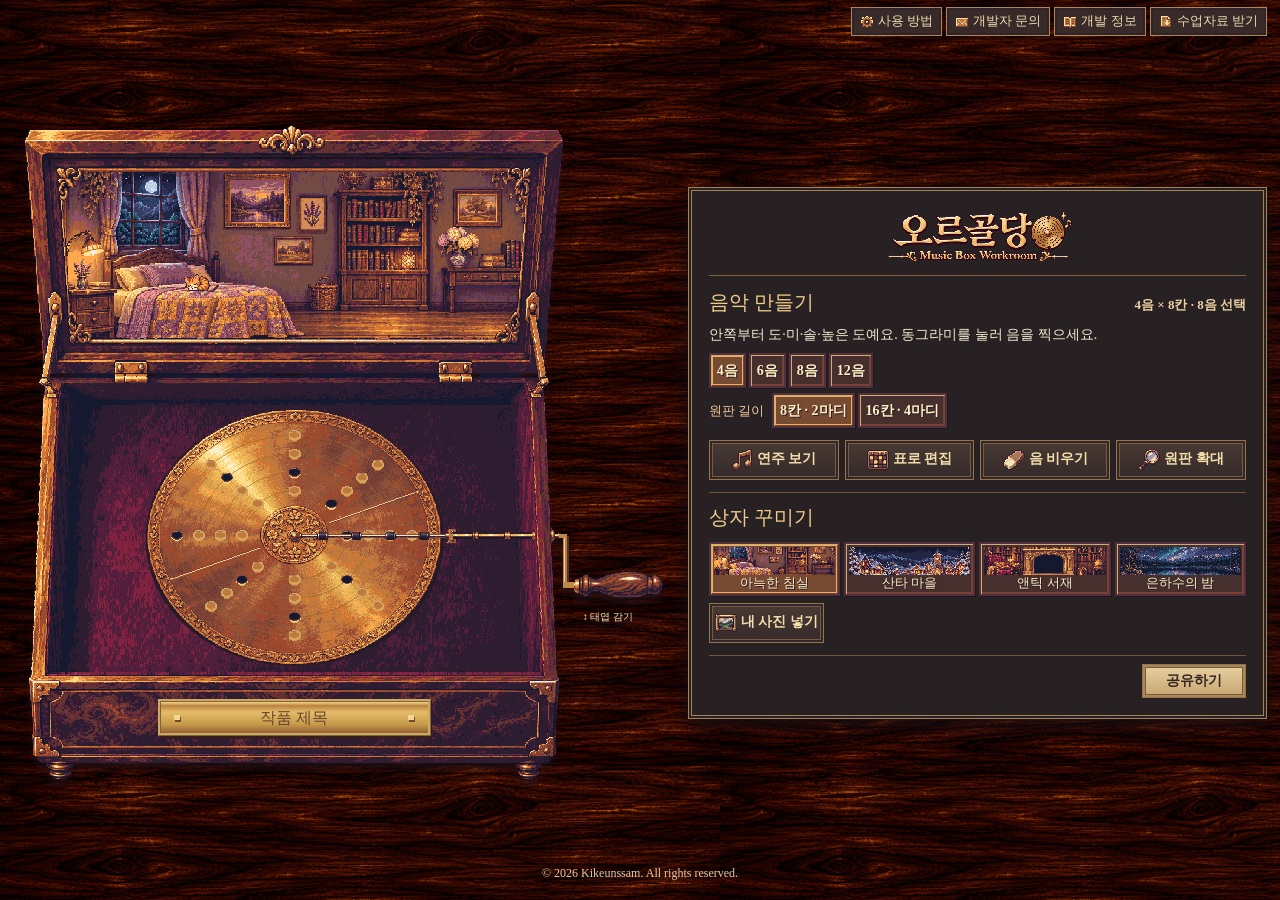
==== index.html @ 9f20c3ce "'연주 원리' 대신 '사용 방법' 팝업 (9쪽, 화면 캡처 설명) - 위 메뉴 첫 버튼을 '사용 방법'으로 바꾸고 별도 팝업으로 연다 (휴대폰에서도 보임) - 한눈에 보기, 음 찍" ====
<!doctype html>
<html lang="ko"><head><meta charset="utf-8"><meta name="viewport" content="width=device-width,initial-scale=1">
<title>오르골당 - Music Box Workroom</title><style>@font-face{font-family:gal;src:url([data-uri]) format('woff2');font-display:swap}
:root{color-scheme:dark;--ink:#211824;--gold:#e8bd79;--cream:#fff0cd;--line:#92633b}
*{box-sizing:border-box}
[hidden]{display:none!important}
body{margin:0;color:var(--cream);font:16px/1.5 gal,monospace;background:#14192f var(--night) repeat;background-size:64px;image-rendering:pixelated}
header,main{width:min(100% - 24px,1060px);margin:auto}
header{display:flex;justify-content:space-between;align-items:center;gap:8px;padding:11px 0;border-bottom:3px double #896341}
.brand,.files,.tools,.drawerTitle,.springGauge{display:flex;align-items:center;gap:10px}
h1,h2,p{margin:0}h1{font-size:clamp(22px,3.3vw,32px);font-weight:normal;color:#ffe0a2;text-shadow:2px 2px #69422e}
h2{font-size:18px;font-weight:normal}.brand small{font-size:14px;color:#d0b899}
button,select{color:var(--cream);font:inherit;font-size:14px;cursor:pointer;padding:5px 10px;border:6px solid transparent;border-image:var(--button) 8 fill / 6px / 0 stretch;background:#402932;text-shadow:1px 1px #251922;border-radius:0}
button:hover:enabled,summary:hover{color:#ffe098}
button:focus-visible,select:focus-visible,input:focus-visible,summary:focus-visible{outline:2px dashed #ffe39e;outline-offset:2px}
button:disabled{color:#b0a08d;cursor:default}
select option{background:#33232c;color:#ffe5b9}
main{padding-top:12px}.instrument{container-type:inline-size;position:relative;aspect-ratio:960 / 1077;width:min(100%,clamp(630px,calc((100svh - 100px) * .891),1060px));margin:auto;isolation:isolate}
#shell{position:absolute;inset:0;width:100%;height:100%;pointer-events:none;z-index:1}
#pictureOpening{position:absolute;left:4.8%;width:83%;top:6%;height:27.8%;overflow:hidden}
#globe{position:absolute;inset:0;height:100%;width:100%;max-width:none;image-rendering:pixelated;touch-action:pan-y}
.modeKeys,#editor,.winder,.apron{position:absolute;z-index:2}
.modeKeys{left:7.3%;width:22.5%;top:44.6%;height:34%;display:flex;flex-direction:column;justify-content:center;gap:clamp(4px,1.3cqw,15px);text-align:center}
.caption small{display:block;color:#dab58a;font-size:clamp(10px,1.3cqw,14px)}
.caption h2{font-size:clamp(13px,2.1cqw,23px);color:#ffe4a4}
.modeKeys button,.pull,#play{font-size:clamp(12px,1.85cqw,20px);padding:clamp(2px,.55cqw,6px) 1px}
.modeKeys button{box-shadow:1px 3px #211623;min-height:3.5cqw}
.modeKeys button.active,#props .active,#themes .active{outline:2px solid #eebd69;outline-offset:-4px;color:#ffdc91}
#editor{left:31.3%;top:42.6%;width:55%;aspect-ratio:420 / 343.4}
#plate{display:block;overflow:hidden;width:100%;height:100%;user-select:none}
#plate image,#handle{image-rendering:pixelated}
#plate circle,#plate path,#sectionView{shape-rendering:crispEdges}
#plate text{font-family:gal,monospace}
.hole{cursor:pointer}.hole:focus{outline:none}.hole:focus-visible circle{stroke:#fff1b1;stroke-width:2}
.winder{width:18.75%;aspect-ratio:180/164;left:81.25%;top:55.2%}
#wind{width:100%;height:100%;display:block;touch-action:none;user-select:none;-webkit-user-select:none;cursor:grab;background:none;border:0;padding:0;outline-offset:-6px}
#wind:active{cursor:grabbing}#handle{display:block;width:100%;height:100%;pointer-events:none}
.winder span{position:absolute;left:31%;top:101%;font-size:clamp(10px,1.4cqw,16px);color:#ffe7ae;text-shadow:1px 2px #261924;white-space:nowrap;pointer-events:none}
.apron{left:7.3%;width:78%;top:87.05%;height:6.75%;display:grid;grid-template-columns:1.35fr 1fr;align-items:center;gap:7%}
.transport,.pull{height:100%;min-width:0}
.transport{background:#30212a;border:3px double #a77b49;display:flex;align-items:center;justify-content:space-evenly;gap:5px;padding:3px;box-shadow:1px 2px #201621}
.springGauge{gap:4px;flex-wrap:wrap;justify-content:center;max-width:36%}
.springGauge meter{display:block;width:min(78px,8cqw);height:12px;appearance:none;border:1px solid #a57b46;background:#221824}
.springGauge meter::-webkit-meter-bar{background:#221824;border:0;border-radius:0}
.springGauge meter::-webkit-meter-optimum-value{background:repeating-linear-gradient(90deg,#ebb965 0 5px,#65462d 5px 7px)}
.springGauge meter::-moz-meter-bar{background:#ebb965}
.springGauge output{font-size:clamp(10px,1.4cqw,15px);font-variant-numeric:tabular-nums}
.pull{color:#ffe0a0}
#drawer{width:88%;margin:-.4% 0 0 2%;padding:clamp(12px,2.4vw,25px);background:#30202a;border:9px solid transparent;border-image:var(--panel) 10 fill / 9px / 0 stretch}
.drawerTitle{justify-content:space-between;flex-wrap:wrap}#count,#selection,#lastNotes{font-size:13px;color:#ecd29f}
#drawer p{font-size:14px;line-height:1.65;margin:8px 0 12px}.tools,#harmony{display:flex;flex-wrap:wrap;gap:8px;align-items:center}input{accent-color:#ce964c}
#harmony:not(:empty),#table{margin-top:12px}#table{max-height:350px;overflow:auto}#table table{border-spacing:3px}#table th{font-size:12px}#table button{width:34px;min-height:32px;padding:0}#table .on{color:#fff0bf;outline:2px solid #d8a756;outline-offset:-4px}
details{margin-top:15px;border-top:1px solid #88613e;padding-top:9px}summary{cursor:pointer;color:#efcf96}.cutaway{display:flex;align-items:center;flex-wrap:wrap;gap:12px}.cutaway>div{flex:1;min-width:170px}#sectionView{width:min(210px,100%);background:#241b26}#sectionView text{fill:#ffe0aa;font:9px gal,monospace}
#themes,#props{display:grid;gap:8px;margin:10px 0}#themes{grid-template-columns:repeat(4,1fr)}#props{grid-template-columns:repeat(6,1fr)}#themes button,#props button{min-width:0;padding:3px;font-size:13px}#themes img{width:100%;aspect-ratio:4/1;object-fit:cover;display:block}#themes strong{font-weight:normal}#themes small{display:none}#props img{width:100%;height:46px;object-fit:contain;display:block}
footer{padding:7px 1% 15px;font-size:13px;color:#dcc6a6;text-align:center}
@media(max-width:620px){main,header{width:calc(100% - 12px)}main{padding-top:6px}.brand{gap:2px;align-items:flex-start;flex-direction:column}.brand small{font-size:10px}.files{gap:4px}.files button{font-size:12px;padding:3px 6px}.modeKeys{left:5.8%;width:23%;gap:4px}.caption small{display:none}.modeKeys button{padding:1px 0}.apron{gap:4%}.transport{gap:1px}.springGauge{flex-direction:column;gap:0}.springGauge meter{height:7px}#drawer{width:96%;margin-left:2%}#themes{grid-template-columns:repeat(2,1fr)}#props{grid-template-columns:repeat(3,1fr)}footer{font-size:12px}}
@media(max-width:400px){.modeKeys button,#play,.pull{font-size:11px;border-width:4px}.modeKeys{gap:2px}.caption h2{font-size:12px}.winder span{font-size:9px}.transport{border-width:1px}}

#zoom{align-self:center;font-size:clamp(10px,1.35cqw,15px);padding:2px 7px}
#magnifier{width:min(96vw,104svh,900px);padding:clamp(8px,1.5vw,18px);border:6px double #b78b56;color:#ffe1a5;background:#30202a;max-height:98svh}
#magnifier::backdrop{background:#141421db}
.zoomBar{display:flex;justify-content:space-between;align-items:center;margin-bottom:7px}
#zoomSlot #editor{position:static;width:100%;height:auto;aspect-ratio:420 / 343.4}
.instrument #editor{left:19.8%}
.winder{left:72%;top:54.9%;width:14.5%}
.winder span{left:0;width:100%;top:87%;text-align:center}
.apron{display:flex;justify-content:center;gap:0;left:6%;width:80.5%}
.pull{width:clamp(95px,19cqw,210px);height:72%;align-self:center}
#drawer{width:min(95%,850px);margin:0 auto}
#drawer .modeKeys{position:static;width:auto;height:auto;display:flex;flex-flow:row wrap;justify-content:flex-start;align-items:center;gap:8px;text-align:left;margin-bottom:12px}
#drawer .modeKeys button{font-size:14px;padding:4px 8px}
#drawer .caption{margin-right:auto}
#drawer .transport{justify-content:flex-start;height:auto;padding:6px 10px;gap:12px}
#drawer #play{font-size:14px}
#drawer .springGauge{max-width:none;flex-direction:row}
.drawerFiles{margin:10px 0;justify-content:flex-end}

/* Native deck coordinates: spindle y=674.5, inner cheek x=840, exit x=866. */
.instrument{width:min(91%,clamp(630px,calc((100svh - 100px) * .891),1060px));left:-4%}
.winder{left:72.916667%;top:57.98%;width:36.458333%;aspect-ratio:350/100;pointer-events:none}
#wind{position:absolute;left:47%;top:0;width:53%;height:100%;min-height:44px;pointer-events:auto;cursor:ns-resize}
.winder span{left:51%;top:83%;width:46%}
body{background:#382127 var(--desk-texture) repeat;background-size:720px auto}
main,header{max-width:1500px}header{background:#201727;padding-inline:12px}
.bench{display:grid;grid-template-columns:minmax(175px,1fr) minmax(0,3.9fr) minmax(155px,.9fr);align-items:center;gap:12px}
.boxSpace{min-width:0}.side{background:#30202a;border:8px solid transparent;border-image:var(--panel) 10 fill / 8px / 0 stretch;padding:12px;font-size:14px;min-width:0}
.side h2{color:#f2c983}.side .drawerTitle,.side .transport,.side .cutaway{display:grid;height:auto;text-align:left}.side .transport{border:0;background:none}.side .tools{gap:5px}.side button,.side select{max-width:100%;font-size:14px}.side .springGauge{max-width:none;margin:10px 0}.side .cutaway>div{min-width:0}.side #zoom{margin-top:8px;font-size:14px}.side #rules{margin:8px 0}.side .drawerTitle{gap:4px}
.nameplate{position:relative;width:58%;height:84%;display:grid;align-items:center;padding:0 8%;background:linear-gradient(#f8d689,#b98340 12%,#e5bb69 32%,#c79a4c 72%,#946233);border:3px ridge #cfa963;box-shadow:1px 3px #381d20}
.nameplate:before,.nameplate:after{content:"";position:absolute;top:40%;width:1cqw;height:1cqw;background:#f4d591;box-shadow:1px 2px #714829}.nameplate:before{left:5%}.nameplate:after{right:5%}
.nameplate input{width:100%;text-align:center;border:0;background:transparent;color:#452729;font:clamp(12px,2.7cqw,24px) gal,monospace}.nameplate input::placeholder{color:#67462f}
.winder{aspect-ratio:350/256;top:50.74%}.winder span{top:97%}#wind{left:51%;width:49%;height:100%}
#table:not([hidden]){background:#30202a;padding:8px}.instrument{filter:drop-shadow(0 6px 3px #21141a99)}
@media(max-width:820px){.bench{grid-template-columns:1fr 1fr;gap:8px}.boxSpace{grid-row:1;grid-column:1/-1}.side{align-self:start;padding:7px}.side .tools{display:grid}.side #harmony select{width:100%}}
@media(min-width:620px){main,header{width:min(calc(100% - 20px),1450px)}.bench{grid-template-columns:minmax(115px,1.05fr) minmax(0,3.9fr) minmax(112px,1fr)}.boxSpace{grid-row:1;grid-column:2}.side.left{grid-row:1;grid-column:1}.side.right{grid-row:1;grid-column:3}.side{align-self:center}.side .cutaway{grid-template-columns:minmax(0,1fr)}}

:root{--reading:'Apple SD Gothic Neo','Malgun Gothic','Noto Sans CJK KR',sans-serif;--letter:'Songti SC','Batang','AppleMyungjo','Nanum Myeongjo',serif}
body,button,input,select,label,summary,#sectionView text,.nameplate input{font-family:var(--reading)}
body{margin:0}h1,h2,h3,.nameplate input{font-family:'AppleMyungjo','Batang','Noto Serif CJK KR',serif}
main{width:min(98%,1540px);max-width:none;margin:auto;padding:0}.workspace{display:grid;grid-template-columns:minmax(0,1.12fr) minmax(0,1fr);align-items:center;gap:clamp(12px,2vw,34px);min-height:calc(100svh - 32px)}
.boxSpace{grid-area:auto}.instrument{width:min(90%,calc((100svh - 52px)*.89));margin:auto;left:-3.3%}
.folio{background:#261d22;color:#f5e8ce;border:4px double #a87c49;box-shadow:0 5px 18px #190f13;padding:clamp(10px,1.35vw,22px);display:grid;gap:12px;max-height:calc(100svh - 42px);overflow:auto;min-width:0}
.folio header{background:none;width:auto;padding:0 0 8px;gap:6px;flex-wrap:wrap;border-bottom:1px solid #82603d}.wordmark{width:clamp(135px,15vw,235px);height:auto;max-height:80px;object-fit:contain;display:block}.folio h1{margin:0}.drawerFiles{margin:0}
.side.left,#drawer,.transport{width:auto;margin:0;border:0;border-image:none;background:none;padding:0;box-shadow:none}.side.left{display:block}.side h2,#decor h2,.zoomBar h2{font-size:20px;color:#efcc89}.side .drawerTitle{display:flex;align-items:baseline}.side .tools,#harmony{display:flex;flex-wrap:wrap}
.folio button,.folio select,.folio #zoom,.folio #play{border:1px solid #896b49;border-image:none;background:#423131;font:500 14px/1.3 var(--reading);padding:6px 9px;color:#f8ebd3;text-shadow:none}.folio button:hover,.folio select:hover{background:#534039}.folio button:disabled{opacity:.55}
#drawer{display:flow-root;position:relative;border-top:1px solid #74543a;padding-top:9px}#drawer>label{float:right;font-size:14px}#decor h2{margin-bottom:10px}#themes{clear:both}#props button img{height:32px}#themes,#props{gap:4px;margin:7px 0}.folio #themes button,.folio #props button{padding:3px;font-size:13px}.folio #themes img{max-height:28px}.folio p{font-size:14px;line-height:1.45}#drawer p{margin:6px 0}.playrow{border-top:1px solid #74543a;padding-top:9px;display:flex;align-items:center;flex-wrap:wrap;gap:8px}.playrow .transport{display:flex;align-items:center;gap:8px}.springGauge{flex-wrap:nowrap;max-width:none}.playrow details{margin:0;padding:0;border:0;font-size:13px}.playrow details[open]{width:100%}
footer{margin:0;padding:3px 4px 5px;line-height:1.3}#gridDialog{max-width:95vw;width:max-content;color:#f8e7c6;background:#2d2326;border:3px double #c49b64}#gridDialog #table{max-height:72svh}
@media(min-width:761px) and (max-height:790px){.folio{gap:6px;padding:10px 13px}.wordmark{max-height:62px}#props button img{height:26px}.folio .drawerTitle{margin:0}.folio #rules{margin:3px 0}.folio button,.folio select{padding:4px 7px}.folio #themes img{max-height:20px}}
@media(max-width:760px){.workspace{grid-template-columns:1fr;gap:10px}.instrument{width:min(89%,440px);left:-4%}.folio{max-height:none}.folio header{flex-wrap:nowrap}#themes{grid-template-columns:repeat(4,1fr)}#props{grid-template-columns:repeat(3,1fr)}}
.folio>.side.left{grid-area:auto}.folio{grid-template-columns:minmax(0,1fr)}.folio #decor .tools{gap:4px}.folio #selection{margin-right:auto}.folio header h1{line-height:1}
/* Brass measure rails, with coloured enamel set into selected notes. */
#gridDialog #table{padding:6px;max-width:calc(95vw - 36px)}
#table table{border-spacing:0;background:#382831;border:1px solid #896b49}
#table th,#table td{padding:1px}
#table thead th{background:#3c2b29;color:#edc99a;font-variant-numeric:tabular-nums}
#table .bar{padding:5px 0;border-left:3px double #d4aa73;border-bottom:1px solid #896b49;letter-spacing:.04em}
#table .bar:nth-child(odd){background:#503830}
#table .downbeat{border-left:3px double #bd935e}
#table .pitch,#table .corner{position:sticky;left:0;z-index:1;background:#302329;white-space:nowrap;text-align:left;padding:0 8px;color:#f6e8d1}
#table .pitch i{display:inline-block;width:8px;height:8px;margin-right:5px;background:var(--enamel);border:1px solid #d4aa73}
#table td button{display:block;width:clamp(27px,3.4vw,36px);min-height:30px;border:1px solid #785942;border-image:none;background:#46332e;color:#b7956e;box-shadow:inset 0 1px #624838;text-shadow:none}
#table td button[aria-pressed=true]{background:var(--enamel);color:#302329;border-color:#edc99a;box-shadow:inset 0 -2px #0003}
#table td button:hover,#table td button:focus-visible{outline:2px solid #fff0be;outline-offset:-3px}
:root{--arrow:url([data-uri]) 0 0,auto;--hand:url([data-uri]) 6 2,pointer;--wind:url([data-uri]) 7 10,ns-resize;--caret:url([data-uri]) 4 8,text}
:root{--reading:"AppleMyungjo","Apple Myungjo","NanumMyeongjo","Noto Serif CJK KR","Batang","바탕",serif}
html,body,body *,body svg text{font-family:var(--reading);cursor:var(--arrow)}
body button,body summary,#gridDialog button,:is(#pitchCount,#discLength) label,:is(#pitchCount,#discLength) label *,body .hole,body .hole *,button *,summary *{cursor:var(--hand)}
body #wind,body #wind:active{cursor:var(--wind)}
body .nameplate input{cursor:var(--caret)}
.folio button:not([hidden]),.zoomBar button,:is(#pitchCount,#discLength) span,#deskMenu summary{border:2px solid #51303b;border-radius:0;color:#fff0be;background:#46302d;box-shadow:inset 1px 1px #d4aa73,inset -2px -2px #794035,1px 1px #211623;text-shadow:1px 1px #2e1c30}
.folio button:hover,.zoomBar button:hover,#deskMenu summary:hover,:is(#pitchCount,#discLength) label:hover span{background:#5c3b30}
:is(#pitchCount,#discLength){display:inline-flex;gap:3px;border:0;padding:0;margin:0;align-items:center}
:is(#pitchCount,#discLength) legend{position:absolute;clip-path:inset(50%);width:1px;height:1px;overflow:hidden}
:is(#pitchCount,#discLength) label{position:relative;display:block}
:is(#pitchCount,#discLength) input{position:absolute;opacity:0;inset:0;margin:0;width:100%;height:100%}
:is(#pitchCount,#discLength) span{display:block;min-width:30px;padding:5px 6px;text-align:center;font-weight:600}
:is(#pitchCount,#discLength) input:checked+span,.folio button[aria-pressed=true]{color:#fff0be;background:#774a32;outline:1px solid #eab456;outline-offset:-4px}
:is(#pitchCount,#discLength) input:focus-visible+span,button:focus-visible,summary:focus-visible{outline:2px solid #ffe09a;outline-offset:2px}
#deskMenu{position:relative;margin:0 0 5px;float:right;z-index:3}
#deskMenu summary{list-style:none;padding:3px 9px;font-size:14px}
#deskMenu summary::-webkit-details-marker{display:none}
#deskMenu summary:after{content:"";display:inline-block;margin:0 2px 2px 8px;width:2px;height:2px;background:#eab456;box-shadow:-2px -2px #eab456,2px -2px #eab456,-4px -4px #eab456,4px -4px #eab456}
#deskMenu div{position:absolute;right:0;min-width:100%;padding:3px;background:#302329;border:2px solid #a47b57}
#deskMenu button{display:block;width:100%;white-space:nowrap;text-align:left;margin:2px 0}
body #globe{cursor:var(--arrow);touch-action:pan-y}
body ::-webkit-scrollbar{width:12px;height:12px}
body ::-webkit-scrollbar-track,body ::-webkit-scrollbar-corner{background:#302329}
body ::-webkit-scrollbar-thumb{border:2px solid #302329;background:#a47b57;box-shadow:inset 1px 1px #edc99a,inset -1px -1px #68432d}
html::-webkit-scrollbar{width:12px;background:#302329}
html::-webkit-scrollbar-thumb{border:2px solid #302329;background:#a47b57}
@supports not selector(::-webkit-scrollbar){*{scrollbar-color:#a47b57 #302329}}
.folio :is(button,input,summary,h2,p,span,label,output),#plate text,#sectionView text,.nameplate input,.winder span,.zoomBar,#table th,#table button,footer{font-family:var(--reading)}

.lengthTools{margin:5px 0}.folio #discLength legend{position:static;clip-path:none;float:left;width:auto;height:auto;align-self:center;padding:3px 5px 3px 0;font-size:13px;color:#edc99a}
#beatPosition{color:#ffe09a;font-variant-numeric:tabular-nums;min-width:6em;text-align:center}
#table thead .nowBeat{background:#eab456;color:#302329}
#table td.nowBeat{background:#d4aa73}
#table td.nowBeat button{border-color:#ffe09a}
#table td.nowBeat button[aria-pressed=false]{background:#77593a;color:#ffe09a}
#gridDialog .zoomBar{flex-wrap:wrap;gap:5px}
#exampleDialog{width:min(470px,90vw);max-height:90svh;overflow:auto;padding:12px;color:#f8e7c6;background:#302329;border:3px double #c49b64}
#exampleDialog::backdrop{background:#14121bc7}
#exampleSongs{display:flex;flex-wrap:wrap;gap:6px;margin-top:8px}
#exampleSongs button[aria-pressed=true]{outline:2px solid #eab456;outline-offset:-3px}
#exampleHint{font-size:14px;margin:8px 0}
#exampleDisc{position:relative;width:min(100%,55svh);margin:auto;aspect-ratio:1.16}
#exampleDisc #editor{position:absolute;inset:0;width:100%;height:100%;transform:none}

:is(#wipeDialog,#photoDialog) {
  box-sizing: border-box;
  width: min(23rem, calc(100vw - 2rem));
  margin: auto;
  padding: 1.35rem;
  color: #fff0cf;
  background: #342329;
  border: 4px ridge #c89a56;
  border-radius: 0;
  box-shadow: inset 0 0 0 2px #201823, inset 0 0 0 3px #866044, 4px 4px #191520;
  font-family: gal, serif;
}
:is(#wipeDialog,#photoDialog)::backdrop { background: rgb(20 17 28 / 65%); }
:is(#wipeDialog,#photoDialog) h2 { margin: 0; padding-bottom: .65rem; border-bottom: 2px solid #85603c; color: #f1d68e; font: inherit; font-size: 1.15rem; }
:is(#wipeDialog,#photoDialog) h2::before { content: ''; display: inline-block; width: 6px; height: 6px; margin: 0 .6rem .15rem 0; background: #f1d68e; box-shadow: 2px 2px #866044; }
#wipeDialog p { margin: 1.2rem 0; line-height: 1.6; }
.wipeActions { display: flex; justify-content: flex-end; gap: .65rem; }
.wipeActions button { font-family: inherit; min-height: 38px; }

#photoDialog { width: min(34rem, calc(100vw - 2rem)); max-height: 92svh; overflow: auto; }
#photoDialog p { margin: .7rem 0; font-size: .9rem; }
#photoPreview { display: block; width: 100%; height: auto; image-rendering: pixelated; touch-action: none; outline: 1px solid #c89a56; cursor: grab; }
#photoPreview:active { cursor: grabbing; }
#photoPreview:focus-visible { outline: 2px dashed #ffe09a; }
#photoDialog fieldset { display: flex; flex-wrap: wrap; gap: .4rem; border: 0; padding: 0; margin: .8rem 0; }
#photoDialog legend { margin-bottom: .3rem; }
#photoDialog fieldset label { position: relative; padding: .25rem .65rem; border: 2px outset #946f49; cursor: var(--hand); }
#photoDialog fieldset label:has(:checked) { background: #674432; border-color: #f1d68e; }
#photoDialog fieldset label:focus-within { outline: 2px dashed #ffe09a; }
#photoDialog input[type=radio] { position: absolute; opacity: 0; }
.photoScale { display: flex; gap: .65rem; align-items: center; }
.photoScale input { flex: 1; min-width: 0; accent-color: #d5a95f; }

.workspace {min-height:calc(100svh - 70px)}
.folio header {width:100%;justify-content:center}
.folio {align-self:center;gap:.7rem;border-color:#a38451;background:#282124}
#explain {position:absolute;right:1.5vw;top:8px;z-index:6;margin:0;border:0;padding:0;font-size:.85rem}
#explain summary {display:block;text-align:right;color:#edd3a1;text-shadow:1px 1px #201820}
#explain[open] {width:min(340px,92vw);padding:12px;background:#30262a;border:3px double #a38352}
.actionRack {display:grid;grid-template-columns:repeat(4,minmax(0,1fr));gap:6px;margin-top:12px}
.folio .actionRack button,.folio #zoom,.folio .photoTools button,.folio #shareWork,#makeOwn {margin:0;width:auto;position:static;padding:8px 5px;border:1px solid #947646;color:#f4dfac;background:linear-gradient(#493a33,#352a2a);box-shadow:inset 0 0 0 2px #32272b,inset 0 0 0 3px #745b42;text-shadow:none;font-family:var(--letter);font-weight:600}
.actionRack button::before,#photoPick::before {content:'';display:inline-block;width:22px;height:22px;background:var(--icon) center/contain no-repeat;image-rendering:pixelated;vertical-align:middle;margin-right:4px}
#themes {grid-template-columns:repeat(auto-fit,minmax(66px,1fr))}
.shareRow {display:flex;justify-content:flex-end;border-top:1px solid #735740;padding-top:8px}
.folio #shareWork {padding:7px 23px;color:#352621;background:linear-gradient(#ead2a2,#c5a472);box-shadow:inset 0 0 0 2px #aa8759,inset 0 0 0 3px #765c3f}
footer{display:grid;justify-items:center;gap:5px}footer small{color:#e3cba6;font:12px Georgia,serif}
#shareDialog {max-width:min(90vw,400px);background:#30262a;color:#f1deba;border:4px double #c4a372;padding:20px}
#shareDialog::backdrop {background:#15121bc0}
#shareUrl {box-sizing:border-box;width:100%;margin-bottom:12px;color:#edd5ab;background:#231c22;padding:6px}
.listening .folio,.listening #explain {display:none}
.listening main {display:grid;justify-items:center;gap:8px;padding-top:10px}
.listening main>h1 {margin:0}.listening .workspace {display:block;min-height:0;width:min(95vw,680px)}
.listening .instrument {left:0;width:min(80%,calc((100svh - 175px)*.89))}
#makeOwn {display:inline-block;text-decoration:none;padding:9px 24px}
@media(max-width:1000px){.actionRack{grid-template-columns:repeat(2,minmax(0,1fr))}}
@media(max-width:760px){main:has(#explain){padding-top:34px}.listening main:has(#explain){padding-top:8px}}

.workLinks {display:flex;justify-content:flex-end;gap:6px;padding:.45rem 0;position:relative;z-index:4}
.workLinks :is(a,button),.infoPopup form button {display:inline-flex;align-items:center;justify-content:center;margin:0;padding:5px 11px;border:1px solid #ab8957;box-shadow:inset 0 0 0 2px #302329;background:#372a29;color:#efdbaf;text-shadow:none;font:500 .9rem/1.4 var(--letter);text-decoration:none}
.workLinks :is(a,button):hover,.infoPopup form button:hover {background:#514035;color:#fff0be}
main:has(.workLinks){padding-top:0}
.workspace {min-height:calc(100svh - 80px)}
dialog.infoPopup,dialog#explain.infoPopup[open]{box-sizing:border-box;position:fixed;inset:0;margin:auto;width:min(28rem,calc(100vw - 24px));height:fit-content;max-height:84svh;overflow:auto;padding:20px;color:#f3e5cd;background:#302329;border:4px ridge #bd995f;box-shadow:inset 0 0 0 2px #211a22,4px 4px #201920;text-align:left;font:1rem/1.55 var(--reading)}
.infoPopup::backdrop{background:#14121bc7}
.infoPopup h2{margin:0 0 10px;padding-bottom:8px;border-bottom:2px solid #896742;font:1.18rem gal,serif;color:#f1d68e}
.infoPopup dl,.infoPopup dd{margin:0}.infoPopup dt{margin-top:.75rem;color:#e5c389;font-weight:bold}.infoPopup dd{font-size:.92rem}.infoPopup a{color:#f1d68e}.infoPopup form{text-align:right;margin-top:14px}
.listening main:has(.workLinks){position:relative;display:grid;grid-template-columns:minmax(0,1fr);grid-template-rows:1fr auto 1fr;min-height:100svh;box-sizing:border-box;gap:0;padding:0}
.listening .workLinks{position:absolute;top:0;right:0}
.listening main>h1{grid-row:1;align-self:end;margin:0 0 6px}
.listening .workspace{grid-row:2}
.listening .instrument{width:min(80%,calc((100svh - 210px)*.89));transform:translateX(3.75%)}
.listening #listenerActions{grid-row:3;align-self:start;margin-top:8px}
.listening footer{position:absolute;bottom:4px}
.listening #explain[open]{display:block}
@media(max-height:520px){.listening .instrument{width:min(72%,300px)}.listening main>h1{margin-top:40px}.listening #listenerActions{margin-bottom:32px}}

.workLinks {gap:4px;flex-wrap:wrap}
.workLinks :is(a,button){gap:4px;padding:4px 8px;font-size:.84rem;min-height:26px;box-sizing:border-box;white-space:nowrap}
.workLinks img{width:14px;height:12px;image-rendering:pixelated;flex:none}
@media(max-width:820px){
 .listening .workLinks{position:static;grid-row:1;align-self:start;justify-self:end}
 .listening main>h1{grid-column:1;margin-top:42px}
 .listening .workLinks{grid-column:1}
}
@media(max-width:480px){.workLinks{justify-content:center}.workLinks :is(a,button){padding-inline:5px}}

/* 휴대폰은 가로 화면만: 세로로 들면 앱을 가리고 돌려 달라는 안내를 띄운다.
   (iPhone Safari 등은 웹페이지가 화면 방향을 고정할 수 없어서 안내로 처리한다. 태블릿·PC는 그대로) */
#rotateHint{display:none}
@media (orientation:portrait) and (pointer:coarse) and (max-width:600px){
 main{visibility:hidden}
 #rotateHint{display:flex;position:fixed;inset:0;z-index:2147483647;flex-direction:column;align-items:center;justify-content:center;gap:14px;padding:24px;text-align:center;background:#14192f;color:#fff0cd}
 #rotateHint p{margin:0;font-size:22px;line-height:1.4}
 #rotateHint b{color:#e8bd79}
 #rotateHint small{font-size:14px;color:#c9b79a}
 .rotatePhone{width:64px;height:104px;border:5px solid #e8bd79;border-radius:12px;position:relative;animation:turnPhone 2.4s ease-in-out infinite}
 .rotatePhone i{position:absolute;left:50%;bottom:6px;width:12px;height:4px;margin-left:-6px;border-radius:2px;background:#e8bd79}
}
@keyframes turnPhone{0%,25%{transform:rotate(0)}55%,85%{transform:rotate(-90deg)}100%{transform:rotate(0)}}
@media (prefers-reduced-motion:reduce){.rotatePhone{animation:none;transform:rotate(-90deg)}}

/* 한 줄(세로로 긴) 배치: 상자 몸통의 가운데를 화면 가운데에 맞춘다.
   cabinet 그림에서 몸통 가운데는 폭의 46.15% 지점이라(오른쪽에 태엽 자리), 그림을 3.85% 오른쪽으로 민다 */
@media(max-width:760px){.instrument{left:0;transform:translateX(3.85%)}}
/* 휴대폰 (터치 + 가로 높이 500px 이하): 위 메뉴는 '연주 원리'만, 작은 가로 화면도 두 칸 배치,
   상자 속 원판은 눌러도 반응하지 않는다 (원판 확대 창 안의 원판은 그대로 편집) */
@media (pointer:coarse) and (max-height:500px), (pointer:coarse) and (max-width:600px){
 .workLinks a,.workLinks #creditsButton{display:none}
 .instrument #editor{pointer-events:none}
}
@media (pointer:coarse) and (max-height:500px) and (orientation:landscape){
 .workspace{grid-template-columns:minmax(0,1.12fr) minmax(0,1fr);gap:10px;min-height:calc(100svh - 8px)}
 .instrument{width:min(92%,calc((100svh - 16px)*.89));left:-3%;transform:none}
 .folio{max-height:calc(100svh - 64px);margin-top:20px;overflow:auto;padding:8px 10px;gap:6px;font-size:13px}
 .folio button,.folio select,.folio #zoom,.folio #play{font-size:12px;padding:3px 6px;white-space:nowrap}
 .folio h2{font-size:17px;margin:0}.wordmark{max-height:44px}
 #themes{grid-template-columns:repeat(2,1fr)}
 .workLinks button{font-size:12px;padding:3px 8px}
 body>main,body>main:has(#explain){padding-top:0;position:relative}
 .workLinks{position:absolute;top:4px;right:6px;padding:0;width:auto;z-index:5}
 .workspace{min-height:100svh}
 footer{position:absolute;right:8px;bottom:2px;padding:0;font-size:10px}
 #rules{font-size:12px}
 :is(#pitchCount,#discLength) label span{font-size:12px;padding:3px 5px;white-space:nowrap}
}

/* 문장·어절 단위 줄바꿈: 한국어 낱말이 중간에서 끊기지 않게 한다 */
body{word-break:keep-all;overflow-wrap:break-word}

/* 사용 방법 팝업 — 한 쪽에 그림 하나와 설명. 짧은 가로 화면에서는 그림과 글을 옆으로 놓는다 */
dialog.infoPopup.guidePopup{width:min(760px,calc(100vw - 20px));height:min(800px,calc(100svh - 20px));max-height:calc(100svh - 20px);padding:14px 18px;display:none;flex-direction:column;gap:8px;overflow:hidden}
dialog.infoPopup.guidePopup[open]{display:flex}
.guideBar{display:flex;align-items:center;gap:10px;border-bottom:2px solid #896742;padding-bottom:6px}
.guideBar h2{margin:0;padding:0;border:0;flex:1}
#guidePage{color:#d9bf8c;font-size:.9rem}
.guideBar button,.guideNav button,.guideMore button{padding:5px 12px;border:1px solid #ab8957;box-shadow:inset 0 0 0 2px #302329;background:#372a29;color:#efdbaf;font:500 .95rem/1.4 var(--letter)}
.guideBar button:hover,.guideNav button:hover:not(:disabled),.guideMore button:hover{background:#514035;color:#fff0be}
.guideNav button:disabled{opacity:.4;cursor:default}
.guideSlides{overflow:auto;min-height:0;flex:1}
.guideSlide{display:grid;gap:10px}
.guideSlide[hidden]{display:none}
.guideSlide figure{margin:0;display:flex;justify-content:center;background:#211a22;border:1px solid #6d5236;padding:6px}
.guideSlide img{display:block;max-width:100%;max-height:min(46svh,420px);object-fit:contain;image-rendering:auto}
.guideText h3{margin:0 0 6px;font:1.12rem gal,serif;color:#f1d68e}
.guideText p{margin:0 0 4px;line-height:1.6}
.guideText .n,.guideTip::before{display:inline-grid;place-items:center;min-width:1.35em;height:1.35em;margin-right:4px;border-radius:50%;background:#e8bd79;color:#211824;font:700 .8rem/1 var(--reading);vertical-align:.1em}
.guideTip{margin-top:8px!important;padding:6px 9px;background:#3a2c2c;border-left:3px solid #e8bd79;font-size:.92rem}
.guideTip::before{content:"!";}
.guideNav{display:flex;align-items:center;justify-content:space-between;gap:8px}
#guideDots{display:flex;gap:6px;flex-wrap:wrap;justify-content:center}
#guideDots button{width:11px;height:11px;padding:0;border:1px solid #ab8957;border-radius:50%;background:#372a29;box-shadow:none}
#guideDots button[aria-current=step]{background:#e8bd79}
.guideMore{margin:0;font-size:.88rem;color:#d9bf8c;text-align:center}
.guideMore button{font-size:.85rem;padding:3px 9px;margin-left:4px}
@media (max-height:560px) and (orientation:landscape){
 dialog.infoPopup.guidePopup{width:calc(100vw - 16px);height:calc(100svh - 12px);max-height:calc(100svh - 12px);padding:8px 12px;gap:5px}
 .guideSlide{grid-template-columns:minmax(0,1.15fr) minmax(0,1fr);align-items:start}
 .guideSlide img{max-height:calc(100svh - 120px)}
 .guideText p{font-size:.88rem;line-height:1.5;margin-bottom:2px}
 .guideText h3{font-size:1rem;margin-bottom:3px}
 .guideMore{display:none}
}
</style></head><body>
<main><nav class="workLinks" aria-label="오르골당 안내"><button id="guideButton" aria-haspopup="dialog"><img src="[data-uri]" alt="">사용 방법</button><a href="https://litt.ly/kikeunssam" target="_blank" rel="noopener noreferrer"><img src="[data-uri]" alt="">개발자 문의</a><button id="creditsButton" aria-haspopup="dialog"><img src="[data-uri]" alt="">개발 정보</button><a href="[data-uri]" download="오르골당_음악_창작_활동지.pdf"><img src="[data-uri]" alt="">수업자료 받기</a></nav>
<div class="workspace"><div class="boxSpace"><section class="instrument" aria-label="열린 원판 오르골">
<div id="pictureOpening"><canvas id="globe" width="800" height="300" aria-label="오르골 뚜껑 속 풍경"></canvas></div>
<img id="shell" alt="">

<div id="editor"><svg viewBox="-202 -202 420 404" preserveAspectRatio="none" id="plate" role="group" aria-label="황동 원판 음 편집"></svg></div>
<div class="winder"><canvas width="350" height="256" id="handle" aria-hidden="true"></canvas><button id="wind" type="button" aria-label="나무 손잡이를 위아래로 끌어서 태엽 감기. 키보드는 스페이스 키."></button><span>↕ 태엽 감기</span></div>
<div class="apron">
<label class="nameplate"><input id="workTitle" maxlength="32" aria-label="작품 제목" placeholder="작품 제목"></label></div></section></div><section class="folio"><header><h1><img class="wordmark" alt="오르골당 · Music Box Workroom" src="[data-uri]"></h1>
</header><aside class="side left"><div id="music"><div class="drawerTitle"><h2>음악 만들기</h2><b id="count"></b></div>
<p id="rules"></p><div class="tools"><fieldset id="pitchCount"><legend>원판 음 수</legend><label><input name="pitchCount" type="radio" value="0"><span>4음</span></label><label><input name="pitchCount" type="radio" value="1"><span>6음</span></label><label><input name="pitchCount" type="radio" value="2"><span>8음</span></label><label><input name="pitchCount" type="radio" value="3"><span>12음</span></label></fieldset></div><div class="tools lengthTools"><fieldset id="discLength"><legend>원판 길이</legend><label><input type="radio" name="discLength" value="8"><span>8칸 · 2마디</span></label><label><input type="radio" name="discLength" value="16"><span>16칸 · 4마디</span></label></fieldset></div><div class="actionRack"><button id="showExamples" aria-haspopup="dialog">연주 보기</button><button id="switchView">표로 편집</button><button id="wipe" aria-haspopup="dialog">음 비우기</button><button id="zoom" aria-haspopup="dialog">원판 확대</button></div>

</div></aside>
<section id="drawer"><span id="sceneName" hidden></span><div id="decor"><h2>상자 꾸미기</h2><div id="themes" aria-label="풍경 선택"></div><div class="photoTools"><button id="photoPick">내 사진 넣기</button> <button id="restoreScene" hidden>기본 풍경 복원</button><input id="photoFile" type="file" accept="image/jpeg,image/png,image/webp" hidden></div></div></section>
<div class="shareRow"><button id="shareWork">공유하기</button></div></section></div><dialog id="exampleDialog" aria-labelledby="exampleHeading"><div class="zoomBar"><h2 id="exampleHeading">연주 보기</h2><button id="closeExamples">내 원판으로</button></div><div id="exampleSongs"></div><p id="exampleHint"></p><div id="exampleDisc" inert></div></dialog><dialog id="gridDialog"><div class="zoomBar"><h2>음 편집 표</h2><span id="beatPosition"></span><button id="gridWind" title="태엽을 반 바퀴 감습니다">태엽 감기</button><button id="gridClose">닫기</button></div><div id="table" hidden></div></dialog><dialog id="magnifier" aria-labelledby="zoomTitle"><div class="zoomBar"><h2 id="zoomTitle">원판 확대</h2><button id="unzoom" autofocus>닫기</button></div><div id="zoomSlot"></div></dialog>
<dialog id="photoDialog" aria-labelledby="photoTitle">
  <h2 id="photoTitle">풍경 사진 편집</h2>
  <p id="photoTip">사진을 끌거나 방향키로 위치를 맞추세요.</p>
  <canvas id="photoPreview" width="400" height="150" tabindex="0" aria-label="뚜껑에 들어갈 풍경 미리보기" aria-describedby="photoTip"></canvas>
  <fieldset><legend>사진 배치</legend><label><input type="radio" name="photoFit" value="cover" checked>틀 채우기</label><label><input type="radio" name="photoFit" value="contain">사진 전체</label></fieldset>
  <label class="photoScale">확대 <input id="photoZoom" type="range" min="100" max="300" step="5" value="100"><output id="photoPercent">100%</output></label>
  <fieldset><legend>색감</legend><label><input type="radio" name="photoTone" value="antique" checked>앤틱</label><label><input type="radio" name="photoTone" value="mono">흑백</label><label><input type="radio" name="photoTone" value="light">밝게</label><label><input type="radio" name="photoTone" value="dark">어둡게</label></fieldset>
  <div class="wipeActions"><button id="cancelPhoto">취소</button><button id="applyPhoto">풍경에 적용</button></div>
</dialog><dialog id="wipeDialog" aria-labelledby="wipeTitle" aria-describedby="wipeQuestion">
  <h2 id="wipeTitle">음 비우기</h2>
  <p id="wipeQuestion">현재 표시된 칸의 음을 모두 비울까요?</p>
  <div class="wipeActions"><button id="keepNotes" autofocus>취소</button><button id="clearNotes">음 비우기</button></div>
</dialog>
<dialog class="infoPopup guidePopup" id="guide" aria-labelledby="guideTitle"><div class="guideBar"><h2 id="guideTitle">사용 방법</h2><span id="guidePage" aria-live="polite"></span><button id="guideClose">닫기</button></div><div class="guideSlides"><section class="guideSlide"><figure><img src="[data-uri]" alt="오르골당 전체 화면에 번호를 붙인 그림"></figure><div class="guideText"><h3>한눈에 보기</h3><p><b class="n">1</b> 원판: 동그라미를 눌러 음을 찍어요.</p><p><b class="n">2</b> 태엽 손잡이: 위아래로 끌어 감으면 연주가 시작돼요.</p><p><b class="n">3</b> 이름판: 작품 제목을 써요.</p><p><b class="n">4</b> 음악 만들기: 음 수와 원판 길이를 고르고 편집 도구를 써요.</p><p><b class="n">5</b> 상자 꾸미기: 뚜껑 속 풍경을 바꿔요.</p><p><b class="n">6</b> 공유하기: 작품 링크를 만들어요.</p></div></section><section class="guideSlide"><figure><img src="[data-uri]" alt="원판의 동그라미를 눌러 음을 찍는 모습"></figure><div class="guideText"><h3>원판에 음 찍기</h3><p>원판의 작은 동그라미를 누르면 음이 찍혀요.</p><p>찍힌 음은 구멍이 뚫린 모양으로 바뀌어요.</p><p>같은 곳을 한 번 더 누르면 지워져요.</p><p>안쪽 줄은 낮은 음, 바깥쪽 줄은 높은 음이에요.</p><p>같은 방향의 선 위에 여러 음을 찍으면 화음이 돼요.</p><p class="guideTip">휴대폰에서는 상자 속 원판 대신 '원판 확대'나 '표로 편집'에서 음을 찍어요.</p></div></section><section class="guideSlide"><figure><img src="[data-uri]" alt="원판 음 수와 원판 길이 버튼"></figure><div class="guideText"><h3>음 수와 길이 고르기</h3><p><b class="n">1</b> 원판 음 수: 4음, 6음, 8음, 12음 가운데 골라요.</p><p>음이 적을수록 쉽고, 많을수록 다양한 선율을 만들 수 있어요.</p><p><b class="n">2</b> 원판 길이: 짧은 원판과 긴 원판 가운데 골라요.</p><p>한 칸이 한 박이에요.</p><p>처음에는 4음과 짧은 원판으로 시작해 보세요.</p></div></section><section class="guideSlide"><figure><img src="[data-uri]" alt="음 편집 표 화면"></figure><div class="guideText"><h3>표로 편집하기</h3><p>'표로 편집'을 누르면 원판이 표로 펼쳐져요.</p><p><b class="n">1</b> 가로줄은 음, <b class="n">2</b> 세로줄은 박이에요.</p><p><b class="n">3</b> 칸을 누르면 음이 찍히고, 다시 누르면 지워져요.</p><p><b class="n">4</b> '태엽 감기'를 누르면 바로 들어 볼 수 있어요.</p></div></section><section class="guideSlide"><figure><img src="[data-uri]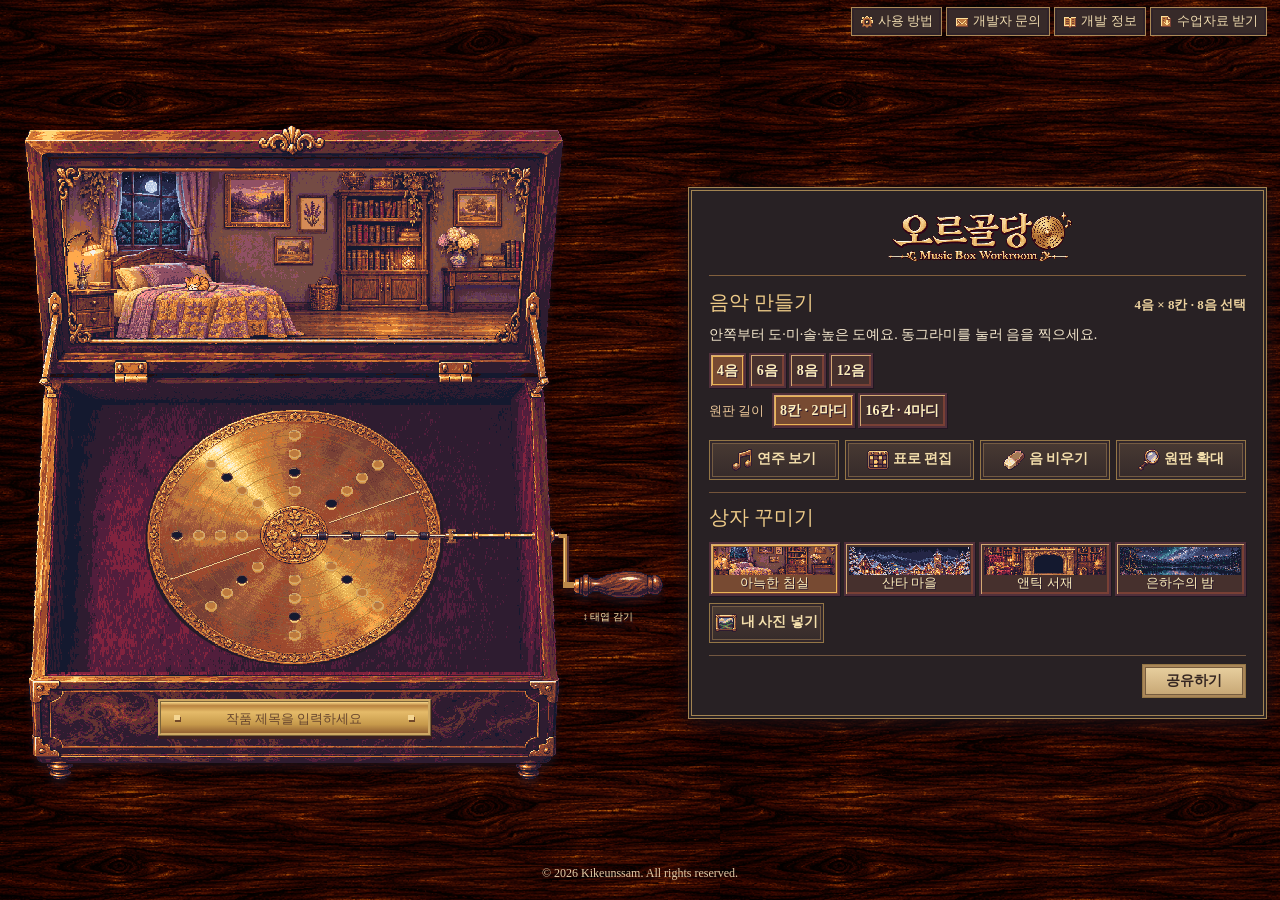
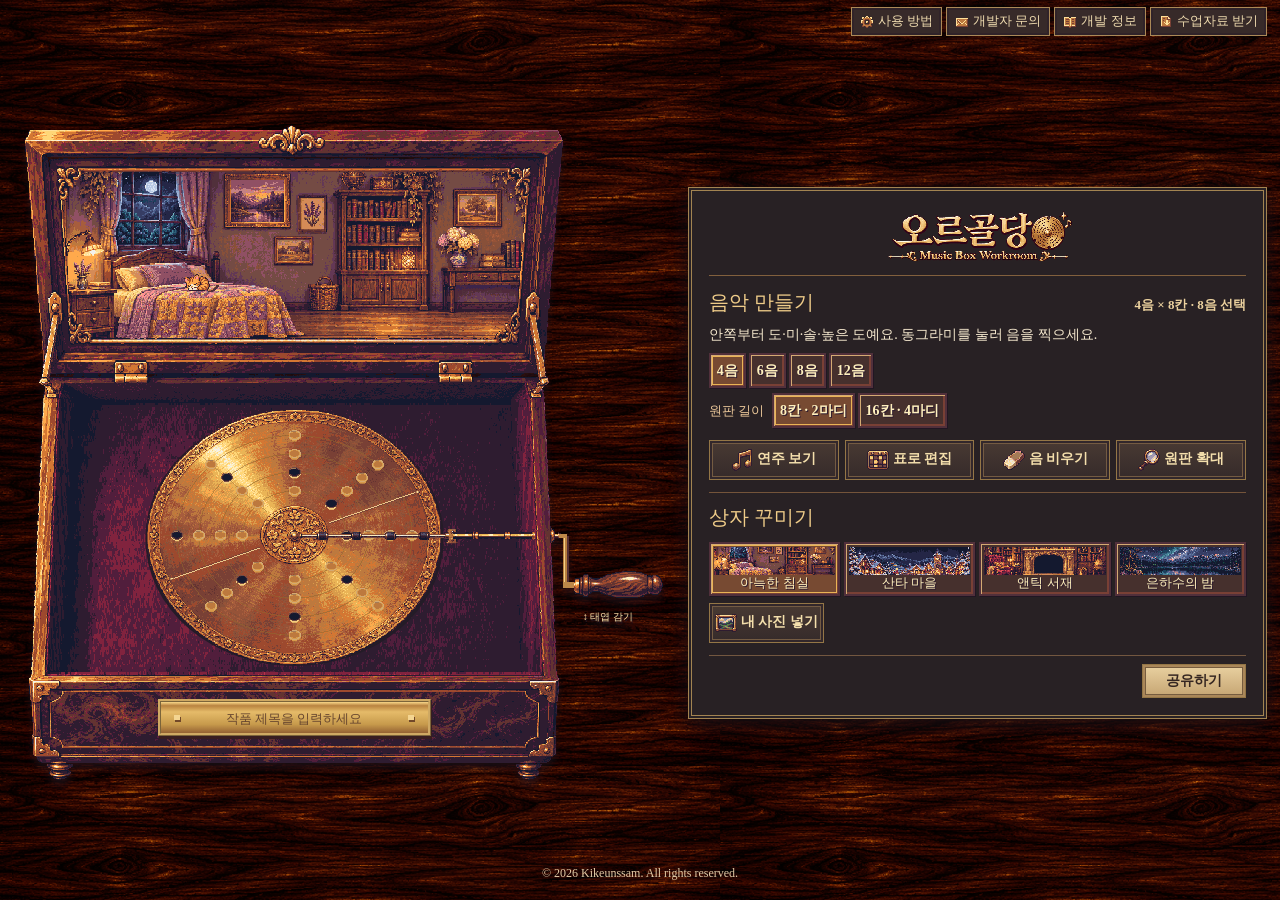
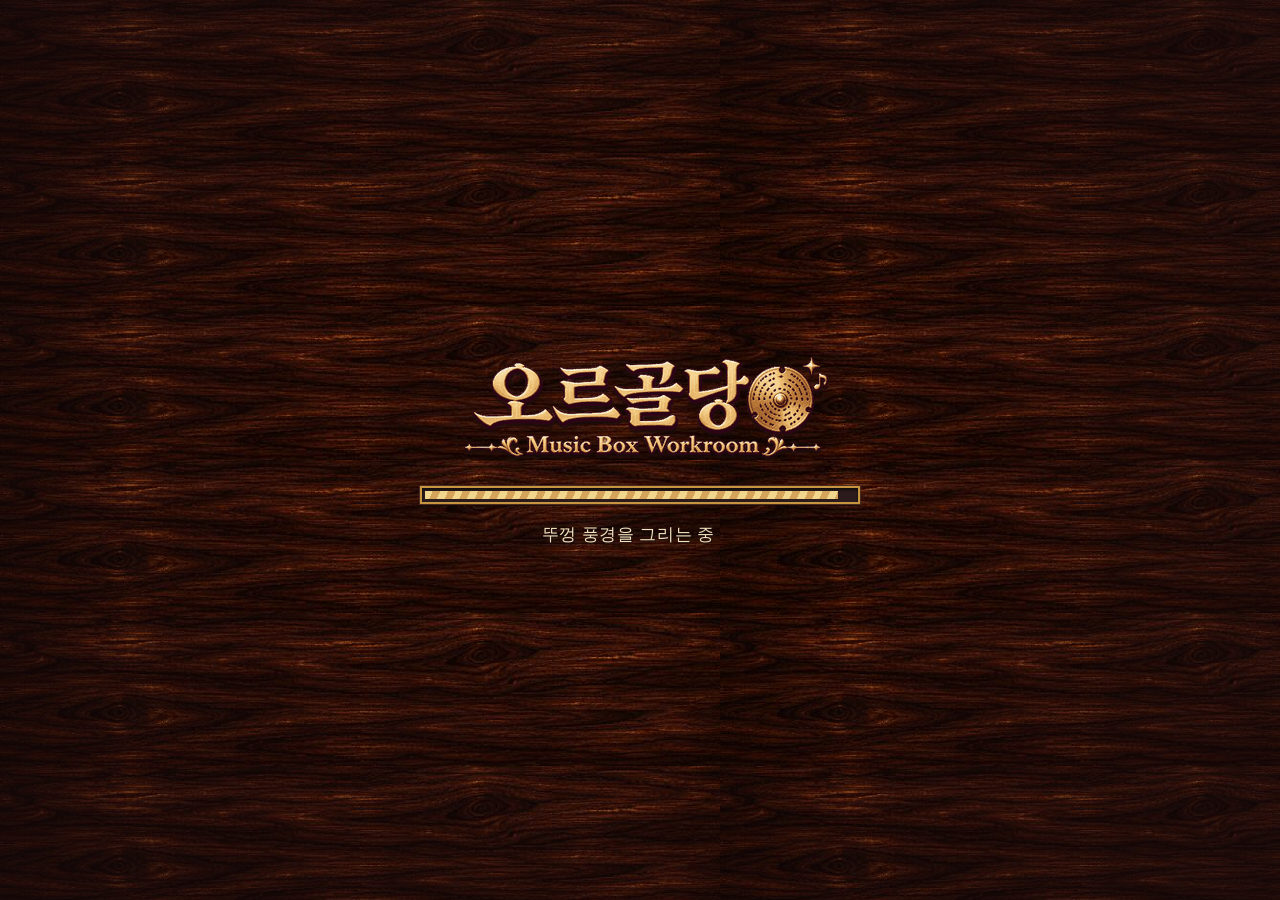
